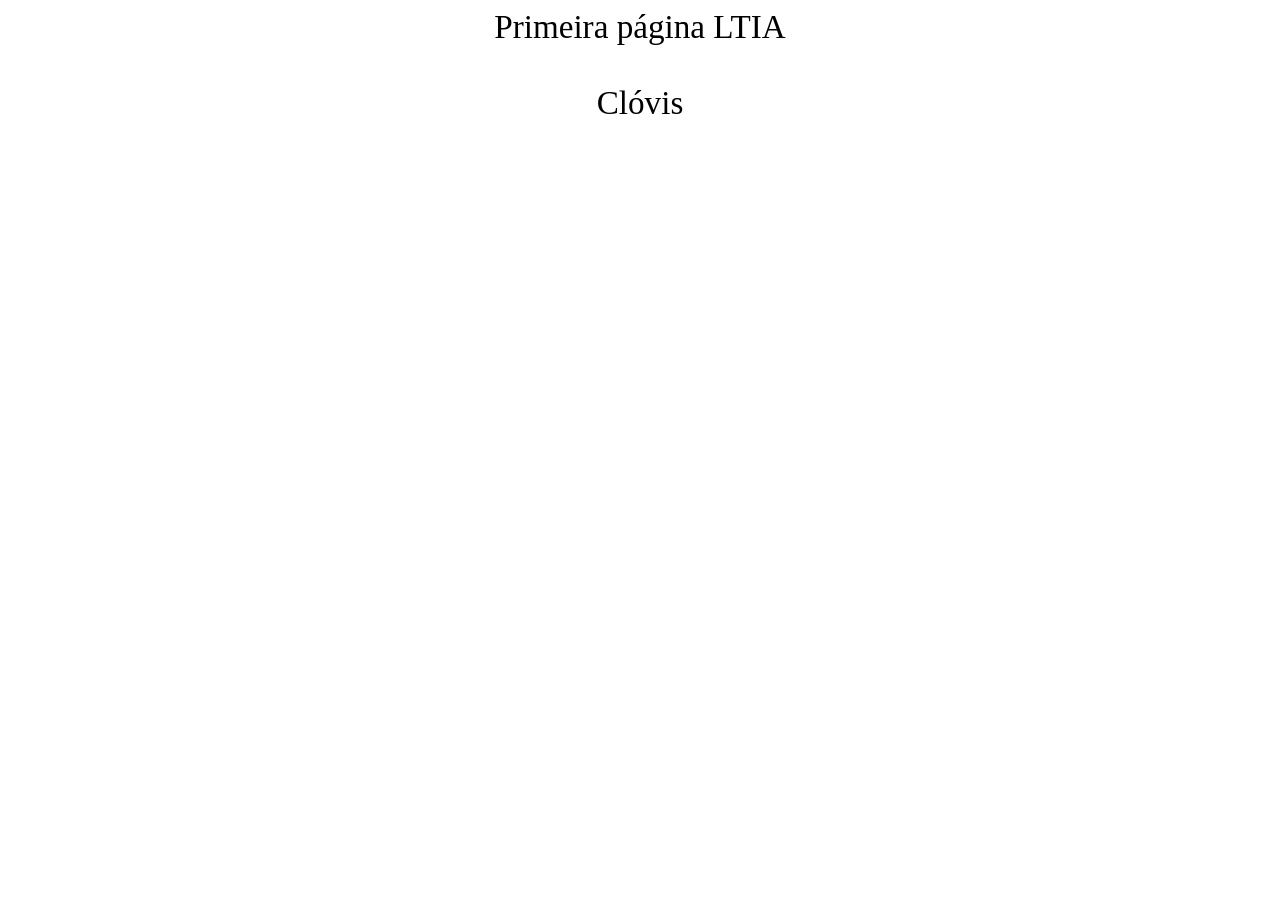
==== index.html @ 9a2c9bf9 "primeiro commit" ====
<!DOCTYPE html PUBLIC "-//W3C//DTD HTML 4.01//EN" "http://www.w3.org/TR/html4/strict.dtd">
<html><head><meta content="text/html; charset=ISO-8859-1" http-equiv="content-type"><title>Primeira</title></head><body>
<div style="text-align: center;"><big><big><big><big>Primeira p�gina LTIA<br>
<br>
Cl�vis<br>


</big></big></big></big></div>
</body></html>
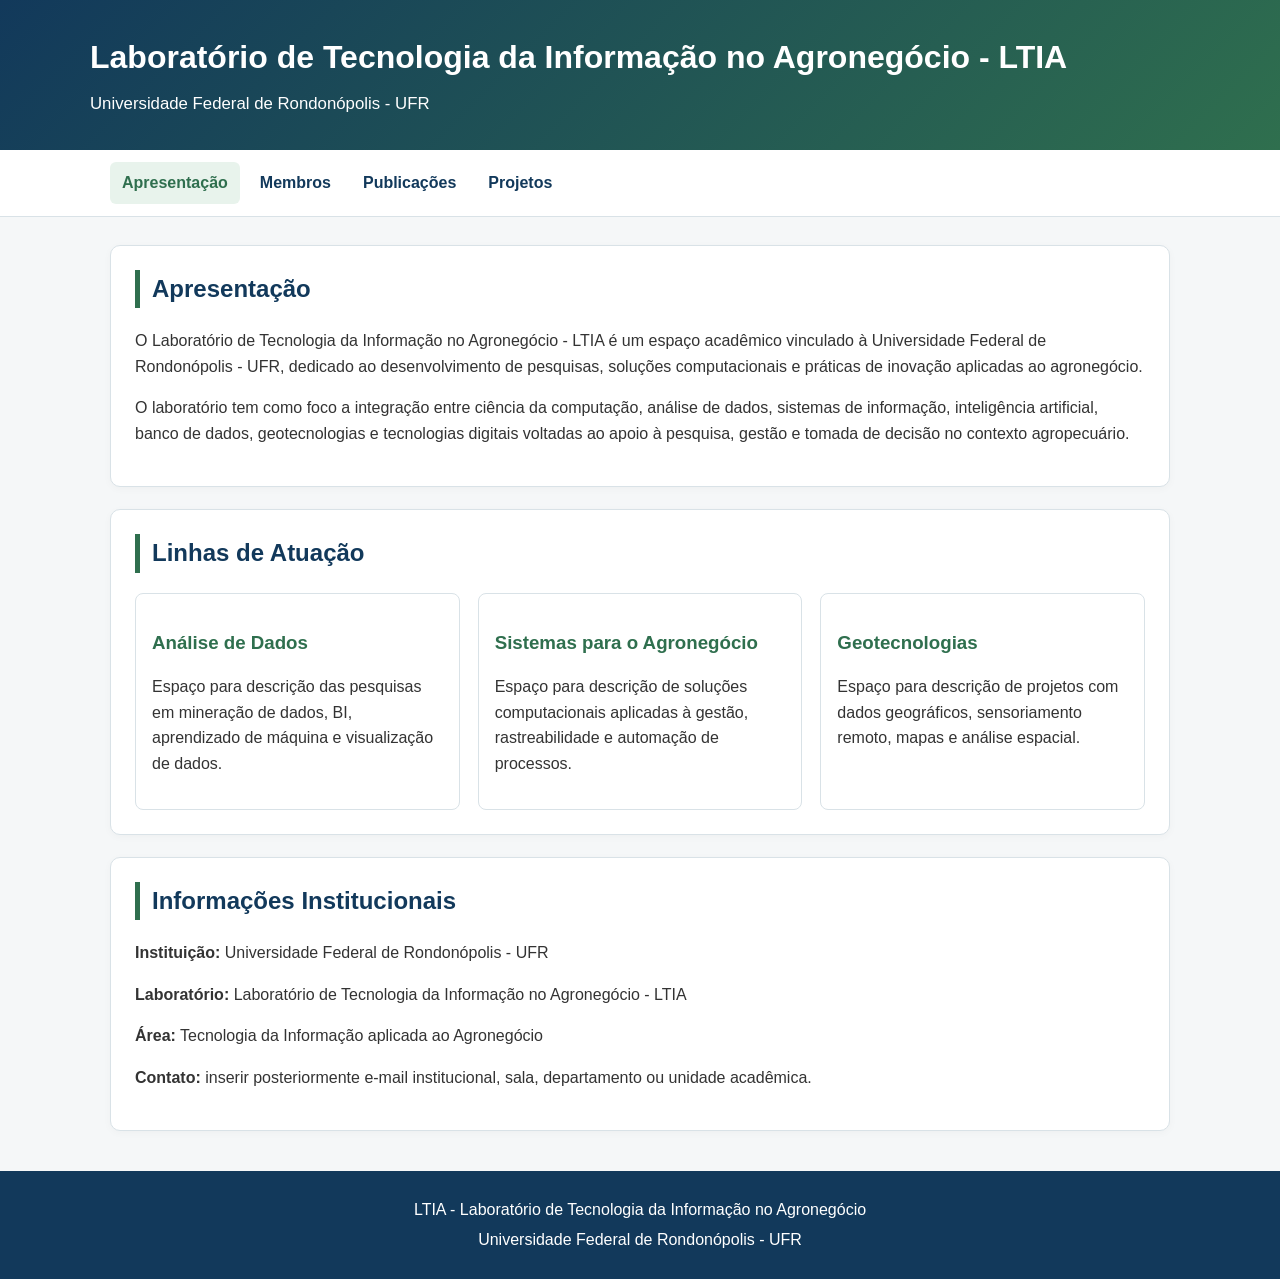
==== commit dfc833bb: "Site inicial do LTIA" ====
--- a/index.html
+++ b/index.html
@@ -1,9 +1,74 @@
-<!DOCTYPE html PUBLIC "-//W3C//DTD HTML 4.01//EN" "http://www.w3.org/TR/html4/strict.dtd">
-<html><head><meta content="text/html; charset=ISO-8859-1" http-equiv="content-type"><title>Primeira</title></head><body>
-<div style="text-align: center;"><big><big><big><big>Primeira p�gina LTIA<br>
-<br>
-Cl�vis<br>
+<!DOCTYPE html>
+<html lang="pt-BR">
+<head>
+    <meta charset="UTF-8">
+    <title>LTIA - Laboratório de Tecnologia da Informação no Agronegócio</title>
+    <link rel="stylesheet" href="css/estilo.css">
+</head>
+<body>
 
+<header>
+    <div class="container">
+        <h1>Laboratório de Tecnologia da Informação no Agronegócio - LTIA</h1>
+        <p>Universidade Federal de Rondonópolis - UFR</p>
+    </div>
+</header>
 
-</big></big></big></big></div>
-</body></html>+<nav>
+    <div class="container">
+        <a href="index.html" class="ativo">Apresentação</a>
+        <a href="membros.html">Membros</a>
+        <a href="publicacoes.html">Publicações</a>
+        <a href="projetos.html">Projetos</a>
+    </div>
+</nav>
+
+<main>
+    <section class="card">
+        <h2>Apresentação</h2>
+        <p>
+            O Laboratório de Tecnologia da Informação no Agronegócio - LTIA é um espaço acadêmico vinculado
+            à Universidade Federal de Rondonópolis - UFR, dedicado ao desenvolvimento de pesquisas, soluções
+            computacionais e práticas de inovação aplicadas ao agronegócio.
+        </p>
+        <p>
+            O laboratório tem como foco a integração entre ciência da computação, análise de dados, sistemas de
+            informação, inteligência artificial, banco de dados, geotecnologias e tecnologias digitais voltadas
+            ao apoio à pesquisa, gestão e tomada de decisão no contexto agropecuário.
+        </p>
+    </section>
+
+    <section class="card">
+        <h2>Linhas de Atuação</h2>
+        <div class="grid">
+            <div class="item">
+                <h3>Análise de Dados</h3>
+                <p>Espaço para descrição das pesquisas em mineração de dados, BI, aprendizado de máquina e visualização de dados.</p>
+            </div>
+            <div class="item">
+                <h3>Sistemas para o Agronegócio</h3>
+                <p>Espaço para descrição de soluções computacionais aplicadas à gestão, rastreabilidade e automação de processos.</p>
+            </div>
+            <div class="item">
+                <h3>Geotecnologias</h3>
+                <p>Espaço para descrição de projetos com dados geográficos, sensoriamento remoto, mapas e análise espacial.</p>
+            </div>
+        </div>
+    </section>
+
+    <section class="card">
+        <h2>Informações Institucionais</h2>
+        <p><strong>Instituição:</strong> Universidade Federal de Rondonópolis - UFR</p>
+        <p><strong>Laboratório:</strong> Laboratório de Tecnologia da Informação no Agronegócio - LTIA</p>
+        <p><strong>Área:</strong> Tecnologia da Informação aplicada ao Agronegócio</p>
+        <p><strong>Contato:</strong> inserir posteriormente e-mail institucional, sala, departamento ou unidade acadêmica.</p>
+    </section>
+</main>
+
+<footer>
+    <p>LTIA - Laboratório de Tecnologia da Informação no Agronegócio</p>
+    <p>Universidade Federal de Rondonópolis - UFR</p>
+</footer>
+
+</body>
+</html>
--- a/css/estilo.css
+++ b/css/estilo.css
@@ -0,0 +1,158 @@
+/* LTIA - Laboratório de Tecnologia da Informação no Agronegócio */
+:root {
+    --azul-escuro: #12395b;
+    --azul-medio: #1f6f9f;
+    --verde: #2f6f4e;
+    --verde-claro: #e8f3ec;
+    --cinza-fundo: #f5f7f8;
+    --cinza-texto: #333333;
+    --branco: #ffffff;
+    --borda: #d9e2e7;
+}
+
+* {
+    box-sizing: border-box;
+}
+
+body {
+    margin: 0;
+    font-family: Arial, Helvetica, sans-serif;
+    color: var(--cinza-texto);
+    background: var(--cinza-fundo);
+    line-height: 1.6;
+}
+
+header {
+    background: linear-gradient(135deg, var(--azul-escuro), var(--verde));
+    color: var(--branco);
+    padding: 32px 20px;
+}
+
+header .container {
+    max-width: 1100px;
+    margin: 0 auto;
+}
+
+header h1 {
+    margin: 0;
+    font-size: 2rem;
+}
+
+header p {
+    margin: 8px 0 0;
+    font-size: 1.05rem;
+}
+
+nav {
+    background: var(--branco);
+    border-bottom: 1px solid var(--borda);
+}
+
+nav .container {
+    max-width: 1100px;
+    margin: 0 auto;
+    display: flex;
+    flex-wrap: wrap;
+    gap: 8px;
+    padding: 12px 20px;
+}
+
+nav a {
+    color: var(--azul-escuro);
+    text-decoration: none;
+    font-weight: bold;
+    padding: 8px 12px;
+    border-radius: 6px;
+}
+
+nav a:hover,
+nav a.ativo {
+    background: var(--verde-claro);
+    color: var(--verde);
+}
+
+main {
+    max-width: 1100px;
+    margin: 28px auto;
+    padding: 0 20px;
+}
+
+.card {
+    background: var(--branco);
+    border: 1px solid var(--borda);
+    border-radius: 10px;
+    padding: 24px;
+    margin-bottom: 22px;
+    box-shadow: 0 2px 8px rgba(0,0,0,0.03);
+}
+
+h2 {
+    color: var(--azul-escuro);
+    margin-top: 0;
+    border-left: 5px solid var(--verde);
+    padding-left: 12px;
+}
+
+h3 {
+    color: var(--verde);
+    margin-bottom: 6px;
+}
+
+.grid {
+    display: grid;
+    grid-template-columns: repeat(auto-fit, minmax(240px, 1fr));
+    gap: 18px;
+}
+
+.placeholder-img {
+    height: 170px;
+    border: 2px dashed var(--borda);
+    background: #f8fafb;
+    border-radius: 8px;
+    display: flex;
+    align-items: center;
+    justify-content: center;
+    color: #6d7d86;
+    text-align: center;
+    padding: 12px;
+    margin-bottom: 12px;
+}
+
+.item {
+    border: 1px solid var(--borda);
+    border-radius: 8px;
+    padding: 16px;
+    background: #ffffff;
+}
+
+.badge {
+    display: inline-block;
+    background: var(--verde-claro);
+    color: var(--verde);
+    padding: 4px 8px;
+    border-radius: 999px;
+    font-size: 0.85rem;
+    font-weight: bold;
+}
+
+footer {
+    background: var(--azul-escuro);
+    color: var(--branco);
+    text-align: center;
+    padding: 22px 20px;
+    margin-top: 40px;
+}
+
+footer p {
+    margin: 4px 0;
+}
+
+@media (max-width: 600px) {
+    header h1 {
+        font-size: 1.5rem;
+    }
+
+    nav .container {
+        flex-direction: column;
+    }
+}
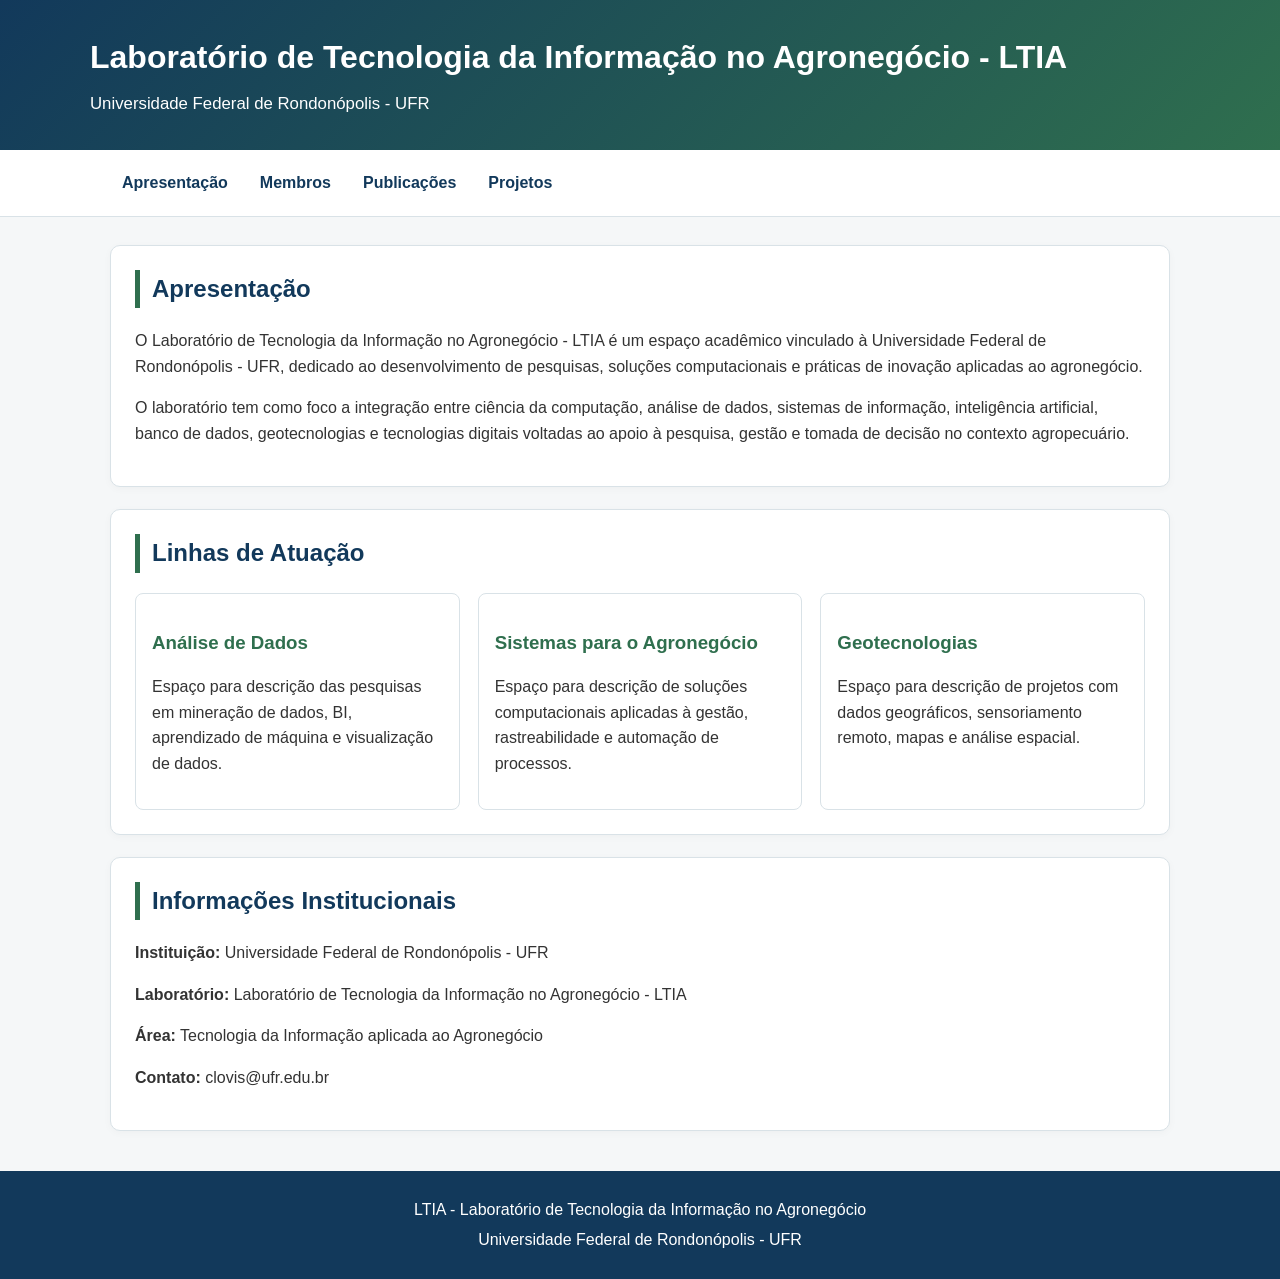
==== commit 8867fe2c: "Site inicial do LTIA" ====
--- a/index.html
+++ b/index.html
@@ -16,7 +16,7 @@
 
 <nav>
     <div class="container">
-        <a href="index.html" class="ativo">Apresentação</a>
+        <a href="index.html">Apresentação</a>
         <a href="membros.html">Membros</a>
         <a href="publicacoes.html">Publicações</a>
         <a href="projetos.html">Projetos</a>
@@ -24,7 +24,7 @@
 </nav>
 
 <main>
-    <section class="card">
+    <section class="card" id="apresentacao">
         <h2>Apresentação</h2>
         <p>
             O Laboratório de Tecnologia da Informação no Agronegócio - LTIA é um espaço acadêmico vinculado
@@ -61,7 +61,7 @@
         <p><strong>Instituição:</strong> Universidade Federal de Rondonópolis - UFR</p>
         <p><strong>Laboratório:</strong> Laboratório de Tecnologia da Informação no Agronegócio - LTIA</p>
         <p><strong>Área:</strong> Tecnologia da Informação aplicada ao Agronegócio</p>
-        <p><strong>Contato:</strong> inserir posteriormente e-mail institucional, sala, departamento ou unidade acadêmica.</p>
+        <p><strong>Contato:</strong> clovis@ufr.edu.br</p>
     </section>
 </main>
 
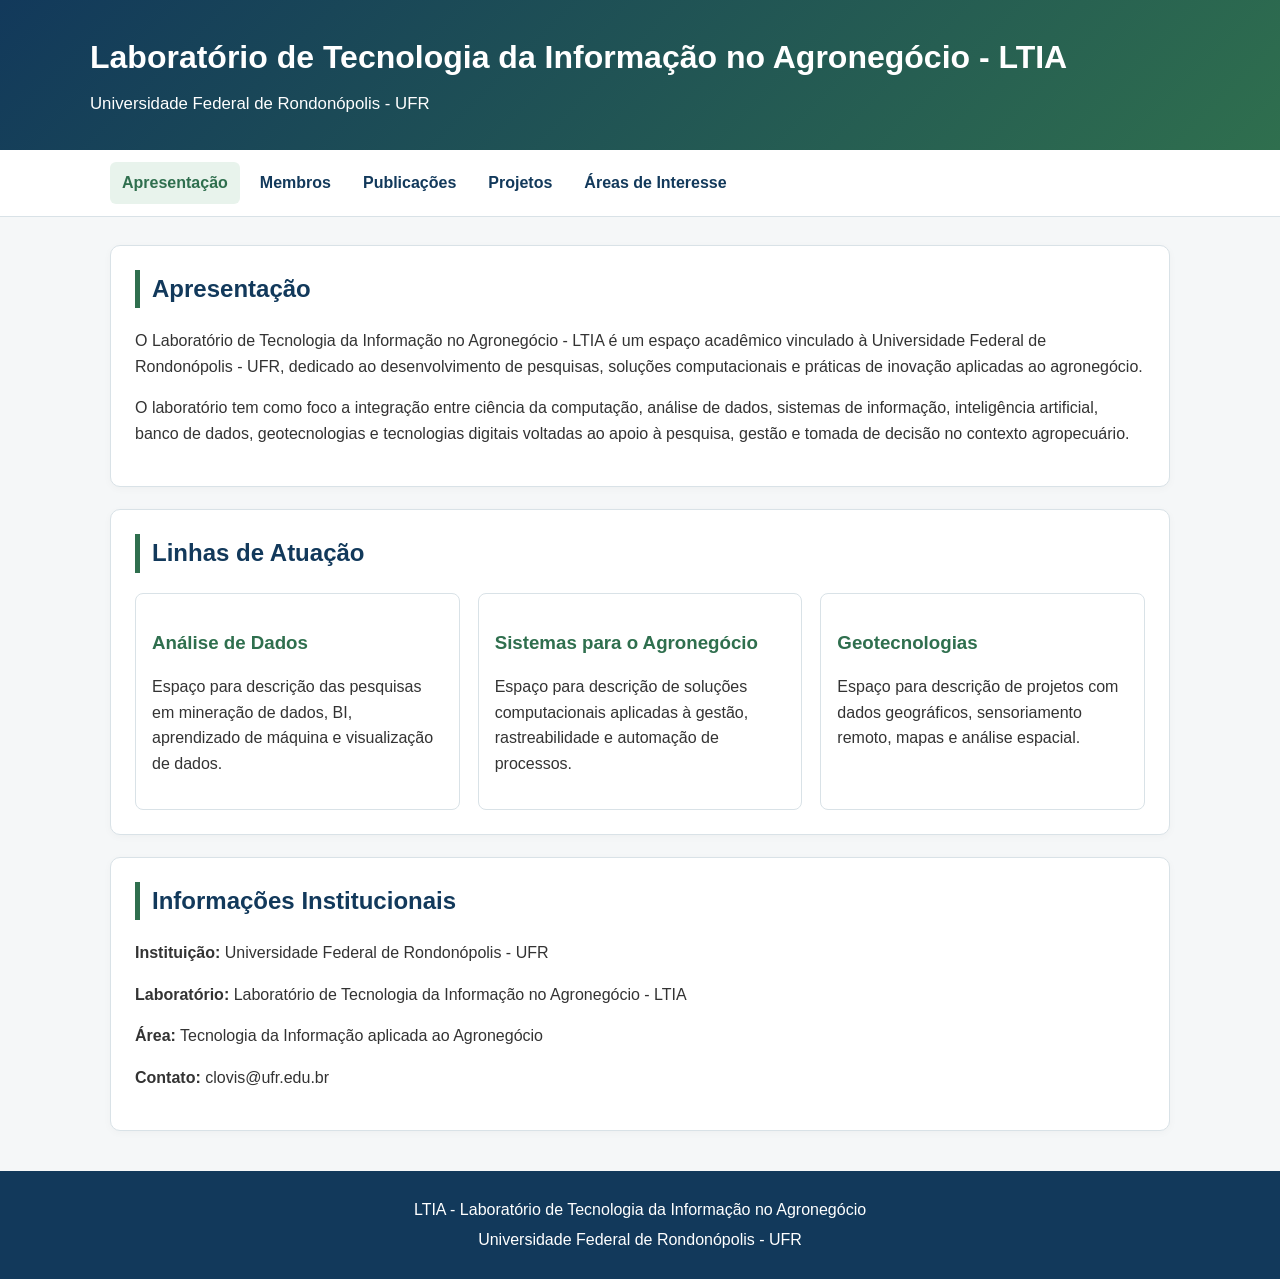
==== commit ae7bc138: "Site inicial do LTIA" ====
--- a/index.html
+++ b/index.html
@@ -16,10 +16,11 @@
 
 <nav>
     <div class="container">
-        <a href="index.html">Apresentação</a>
+        <a href="index.html" class="ativo">Apresentação</a>
         <a href="membros.html">Membros</a>
         <a href="publicacoes.html">Publicações</a>
         <a href="projetos.html">Projetos</a>
+        <a href="interesses.html">Áreas de Interesse</a>
     </div>
 </nav>
 
